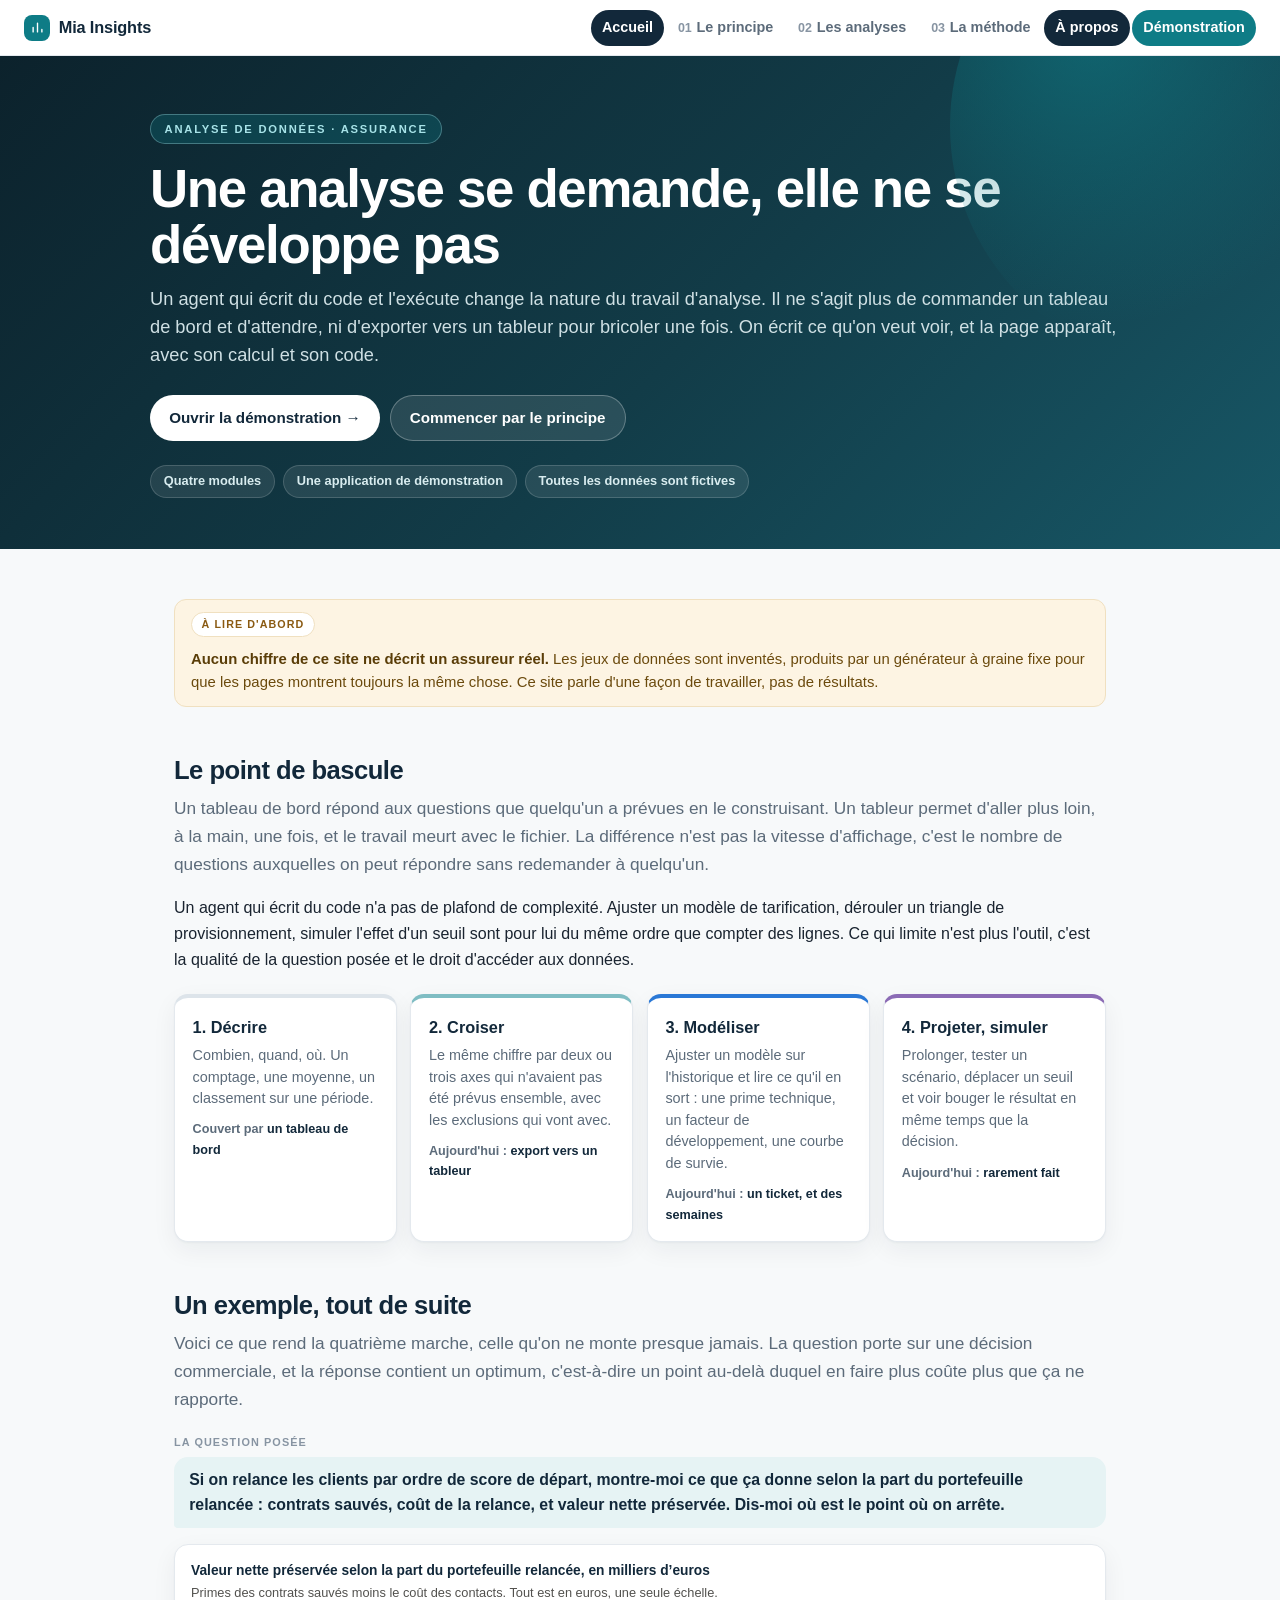
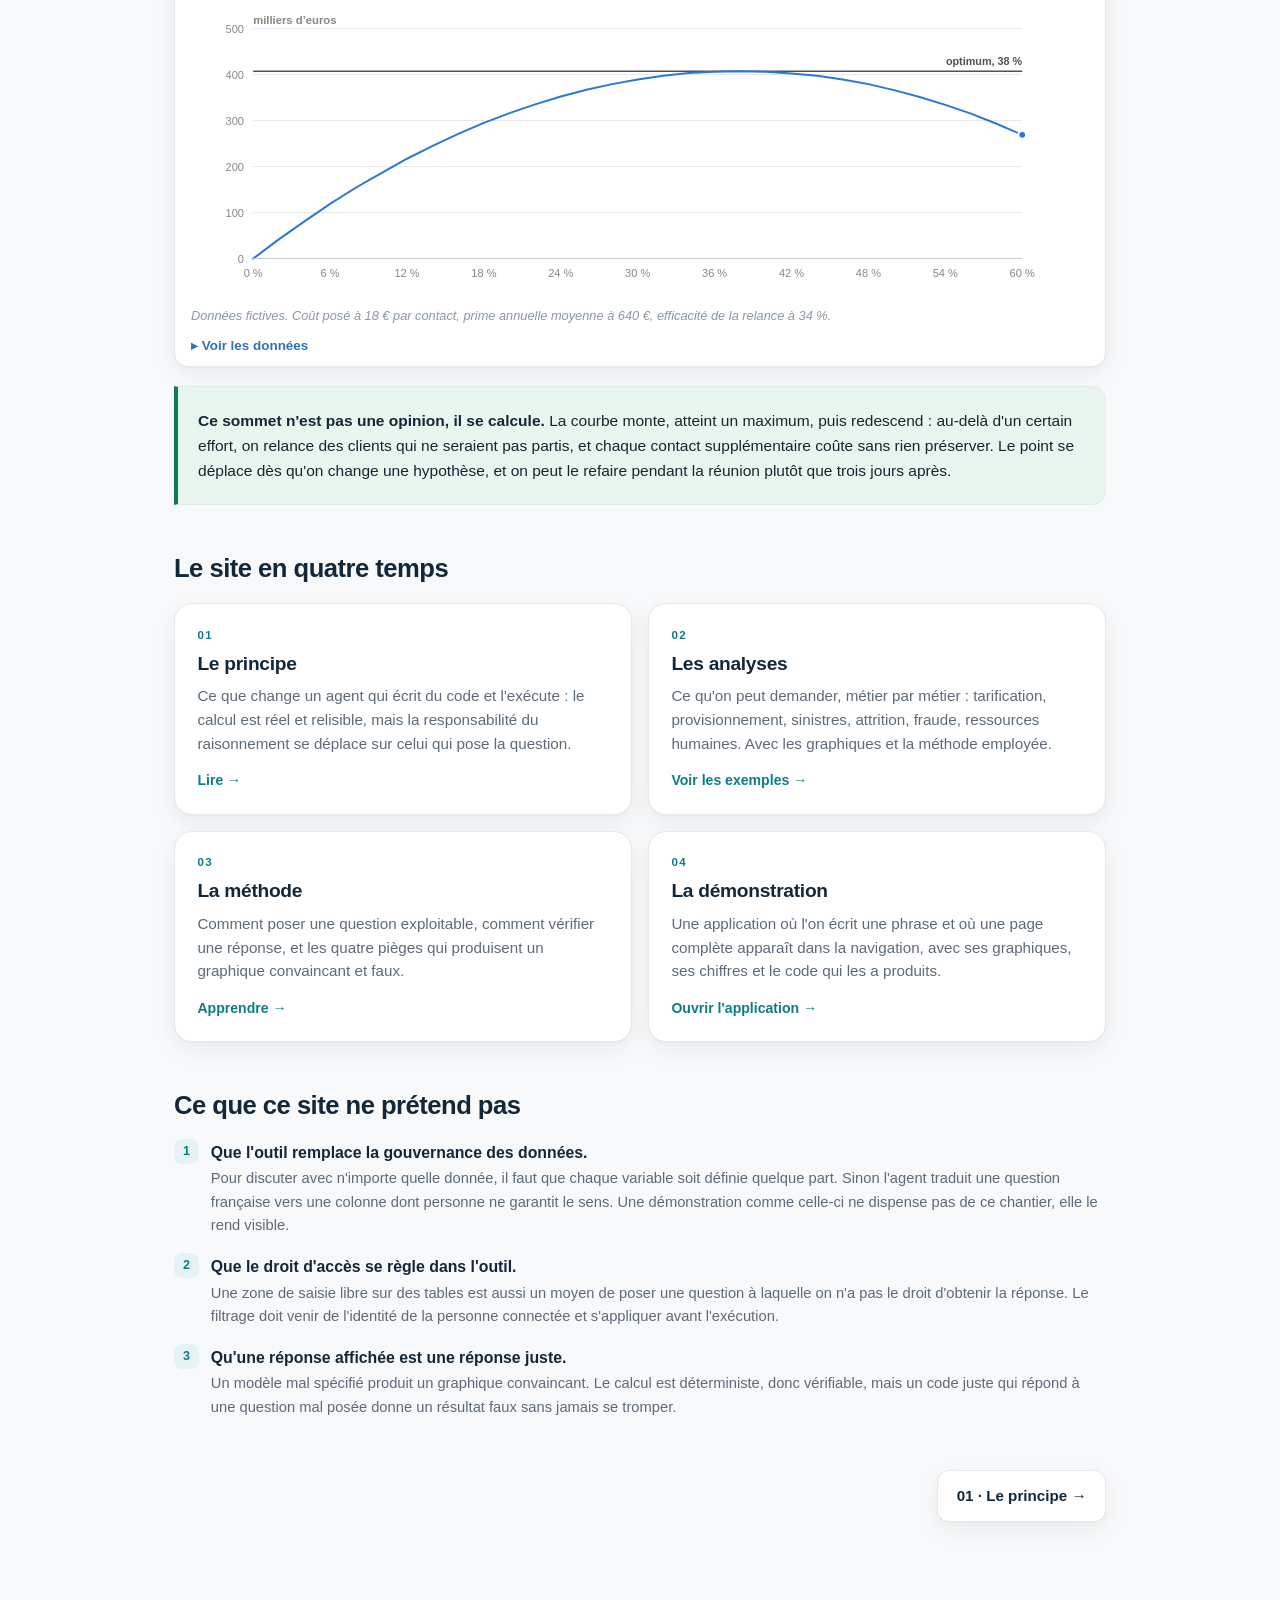
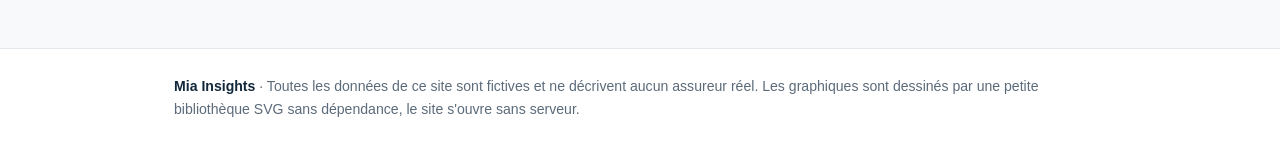
==== index.html @ 6d9cdd2e "le site public : une analyse se demande, elle ne se developpe pas Quatre pages et une application de" ====
<!doctype html>
<html lang="fr">
<head>
<meta charset="utf-8">
<meta name="viewport" content="width=device-width, initial-scale=1">
<title>Mia Insights · demander une analyse plutôt que la développer</title>
<meta name="description" content="Ce que devient l'analyse de données en assurance quand une page entière se demande en français au lieu de se développer. Démonstration interactive, données fictives.">
<link rel="stylesheet" href="assets/site.css">
<link rel="stylesheet" href="assets/viz.css">
</head>
<body>

<div id="site-nav"></div>

<div class="hero">
  <div class="in">
    <span class="kick">Analyse de données · assurance</span>
    <h1>Une analyse se demande, elle ne se développe pas</h1>
    <p class="sub">Un agent qui écrit du code et l'exécute change la nature du travail d'analyse. Il ne s'agit plus de commander un tableau de bord et d'attendre, ni d'exporter vers un tableur pour bricoler une fois. On écrit ce qu'on veut voir, et la page apparaît, avec son calcul et son code.</p>
    <div class="btns">
      <a class="p" href="demo/index.html">Ouvrir la démonstration →</a>
      <a class="s" href="le-principe.html">Commencer par le principe</a>
    </div>
    <div class="meta">
      <span>Quatre modules</span>
      <span>Une application de démonstration</span>
      <span>Toutes les données sont fictives</span>
    </div>
  </div>
</div>

<main>
  <div class="fictif">
    <span class="tag">À lire d'abord</span>
    <span><b>Aucun chiffre de ce site ne décrit un assureur réel.</b> Les jeux de données sont inventés, produits par un générateur à graine fixe pour que les pages montrent toujours la même chose. Ce site parle d'une façon de travailler, pas de résultats.</span>
  </div>

  <section class="sec">
    <h2>Le point de bascule</h2>
    <p class="lead">Un tableau de bord répond aux questions que quelqu'un a prévues en le construisant. Un tableur permet d'aller plus loin, à la main, une fois, et le travail meurt avec le fichier. La différence n'est pas la vitesse d'affichage, c'est le nombre de questions auxquelles on peut répondre sans redemander à quelqu'un.</p>
    <p>Un agent qui écrit du code n'a pas de plafond de complexité. Ajuster un modèle de tarification, dérouler un triangle de provisionnement, simuler l'effet d'un seuil sont pour lui du même ordre que compter des lignes. Ce qui limite n'est plus l'outil, c'est la qualité de la question posée et le droit d'accéder aux données.</p>

    <div class="paliers">
      <div class="pal">
        <h4>1. Décrire</h4>
        <p>Combien, quand, où. Un comptage, une moyenne, un classement sur une période.</p>
        <div class="qui">Couvert par <b>un tableau de bord</b></div>
      </div>
      <div class="pal p2">
        <h4>2. Croiser</h4>
        <p>Le même chiffre par deux ou trois axes qui n'avaient pas été prévus ensemble, avec les exclusions qui vont avec.</p>
        <div class="qui">Aujourd'hui : <b>export vers un tableur</b></div>
      </div>
      <div class="pal p3">
        <h4>3. Modéliser</h4>
        <p>Ajuster un modèle sur l'historique et lire ce qu'il en sort : une prime technique, un facteur de développement, une courbe de survie.</p>
        <div class="qui">Aujourd'hui : <b>un ticket, et des semaines</b></div>
      </div>
      <div class="pal p4">
        <h4>4. Projeter, simuler</h4>
        <p>Prolonger, tester un scénario, déplacer un seuil et voir bouger le résultat en même temps que la décision.</p>
        <div class="qui">Aujourd'hui : <b>rarement fait</b></div>
      </div>
    </div>
  </section>

  <section class="sec">
    <h2>Un exemple, tout de suite</h2>
    <p class="lead">Voici ce que rend la quatrième marche, celle qu'on ne monte presque jamais. La question porte sur une décision commerciale, et la réponse contient un optimum, c'est-à-dire un point au-delà duquel en faire plus coûte plus que ça ne rapporte.</p>
    <span class="who">La question posée</span>
    <span class="ask">Si on relance les clients par ordre de score de départ, montre-moi ce que ça donne selon la part du portefeuille relancée : contrats sauvés, coût de la relance, et valeur nette préservée. Dis-moi où est le point où on arrête.</span>
    <div class="vz" id="accroche" style="margin-top:1rem"></div>
    <div class="note good">
      <p><strong>Ce sommet n'est pas une opinion, il se calcule.</strong> La courbe monte, atteint un maximum, puis redescend : au-delà d'un certain effort, on relance des clients qui ne seraient pas partis, et chaque contact supplémentaire coûte sans rien préserver. Le point se déplace dès qu'on change une hypothèse, et on peut le refaire pendant la réunion plutôt que trois jours après.</p>
    </div>
  </section>

  <section class="sec">
    <h2>Le site en quatre temps</h2>
    <div class="grid g2">
      <a class="tile" href="le-principe.html">
        <div class="n">01</div>
        <div class="t">Le principe</div>
        <div class="d">Ce que change un agent qui écrit du code et l'exécute : le calcul est réel et relisible, mais la responsabilité du raisonnement se déplace sur celui qui pose la question.</div>
        <div class="go">Lire →</div>
      </a>
      <a class="tile" href="les-analyses.html">
        <div class="n">02</div>
        <div class="t">Les analyses</div>
        <div class="d">Ce qu'on peut demander, métier par métier : tarification, provisionnement, sinistres, attrition, fraude, ressources humaines. Avec les graphiques et la méthode employée.</div>
        <div class="go">Voir les exemples →</div>
      </a>
      <a class="tile" href="la-methode.html">
        <div class="n">03</div>
        <div class="t">La méthode</div>
        <div class="d">Comment poser une question exploitable, comment vérifier une réponse, et les quatre pièges qui produisent un graphique convaincant et faux.</div>
        <div class="go">Apprendre →</div>
      </a>
      <a class="tile" href="demo/index.html">
        <div class="n">04</div>
        <div class="t">La démonstration</div>
        <div class="d">Une application où l'on écrit une phrase et où une page complète apparaît dans la navigation, avec ses graphiques, ses chiffres et le code qui les a produits.</div>
        <div class="go">Ouvrir l'application →</div>
      </a>
    </div>
  </section>

  <section class="sec">
    <h2>Ce que ce site ne prétend pas</h2>
    <ol class="steps">
      <li><b>Que l'outil remplace la gouvernance des données.</b><span class="sub">Pour discuter avec n'importe quelle donnée, il faut que chaque variable soit définie quelque part. Sinon l'agent traduit une question française vers une colonne dont personne ne garantit le sens. Une démonstration comme celle-ci ne dispense pas de ce chantier, elle le rend visible.</span></li>
      <li><b>Que le droit d'accès se règle dans l'outil.</b><span class="sub">Une zone de saisie libre sur des tables est aussi un moyen de poser une question à laquelle on n'a pas le droit d'obtenir la réponse. Le filtrage doit venir de l'identité de la personne connectée et s'appliquer avant l'exécution.</span></li>
      <li><b>Qu'une réponse affichée est une réponse juste.</b><span class="sub">Un modèle mal spécifié produit un graphique convaincant. Le calcul est déterministe, donc vérifiable, mais un code juste qui répond à une question mal posée donne un résultat faux sans jamais se tromper.</span></li>
    </ol>
  </section>

  <div class="prevnext">
    <span></span>
    <a href="le-principe.html">01 · Le principe →</a>
  </div>
</main>

<footer class="site"><div class="in">
  <b>Mia Insights</b> · Toutes les données de ce site sont fictives et ne décrivent aucun assureur réel.
  Les graphiques sont dessinés par une petite bibliothèque SVG sans dépendance, le site s'ouvre sans serveur.
</div></footer>

<script src="assets/nav.js"></script>
<script src="assets/viz.js"></script>
<script>
(function () {
  var COUT = 18, PRIME = 640, N = 50000;
  var parts = [], valeur = [];
  for (var p = 0; p <= 60; p += 2) {
    var n = N * p / 100, taux = p === 0 ? 0 : (0.28 - 0.0026 * p), s = n * taux * 0.34;
    parts.push(p + ' %');
    valeur.push(Math.round((s * PRIME - n * COUT) / 1000));
  }
  var best = 0;
  valeur.forEach(function (v, i) { if (v > valeur[best]) best = i; });
  VZ.lines(document.getElementById('accroche'), {
    title: 'Valeur nette préservée selon la part du portefeuille relancée, en milliers d’euros',
    sub: 'Primes des contrats sauvés moins le coût des contacts. Tout est en euros, une seule échelle.',
    x: parts,
    series: [{ name: 'Valeur nette préservée', color: 'var(--vz-s1)', values: valeur }],
    height: 250, tickEvery: 3, endLabels: false,
    xLabel: 'Part du portefeuille relancée', yLabel: 'milliers d’euros',
    rule: { value: valeur[best], label: 'optimum, ' + parts[best] },
    caption: 'Données fictives. Coût posé à 18 € par contact, prime annuelle moyenne à 640 €, efficacité de la relance à 34 %.'
  });
})();
</script>
</body>
</html>
---- assets/site.css ----
/* Mia Insights, site public.

   Une règle de mise en page tient tout le reste : la longueur de ligne se règle
   par la largeur de la colonne, jamais par un max-width posé sur un paragraphe,
   un titre ou une liste. Sinon le texte devient plus étroit que la carte ou le
   graphique d'à côté, les bords droits ne s'alignent plus, et cela se lit comme
   un défaut d'affichage. Un tableau ou un graphique trop large défile dans son
   propre conteneur, il n'élargit pas la colonne. */

:root{
  --navy:#12283a; --ink:#1a2430; --soft:#5c6b7a; --muted:#8794a2;
  --line:#e4e9ee; --bg:#f7f9fa; --card:#fff;
  --accent:#0E7C86; --accent-soft:#e6f3f4; --accent-dark:#0a5c64;
  --amber:#b8791b; --amber-soft:#fdf4e3;
  --ok:#0f7a4d; --ok-soft:#e9f5ef;
  --shadow:0 1px 2px rgba(18,40,58,.04), 0 8px 24px rgba(18,40,58,.06);
  --shadow-up:0 2px 6px rgba(18,40,58,.06), 0 18px 40px rgba(18,40,58,.12);
  /* jetons attendus par viz.css */
  --mi-navy:#12283a; --mi-ink:#1a2430; --mi-muted:#5c6b7a; --mi-line:#e4e9ee;
  --mi-bg:#f7f9fa; --mi-card:#fff; --mi-accent:#0E7C86; --mi-accent-soft:#e6f3f4;
  --mi-ok:#0f7a63; --mi-ok-soft:#e8f4f0; --mi-wait:#b8791b; --mi-wait-soft:#fdf4e3;
  --mi-stop:#b03a2e; --mi-stop-soft:#fbeeec; --mi-info:#2E74B5; --mi-info-soft:#eaf2fb;
  --mi-shadow:0 1px 2px rgba(18,40,58,.04), 0 8px 24px rgba(18,40,58,.06);
  --mi-shadow-up:0 2px 6px rgba(18,40,58,.06), 0 18px 40px rgba(18,40,58,.12);
}

*{ box-sizing:border-box; }
html{ scroll-behavior:smooth; }
body{
  margin:0; background:var(--bg); color:var(--ink);
  font-family:'Segoe UI',Arial,Helvetica,sans-serif; line-height:1.62; font-size:16px;
  -webkit-font-smoothing:antialiased;
}
a{ color:var(--accent); }
img{ max-width:100%; }
p{ margin:.7rem 0; }
ul,ol{ margin:.65rem 0; padding-left:1.25rem; }
li{ margin:.35rem 0; }

/* La colonne de contenu. Seul endroit qui règle la longueur de ligne. */
main{ max-width:980px; margin:0 auto; padding:1.8rem 1.5rem 4.5rem; }

/* ---------------------------------------------------------- navigation */
.nav{
  position:sticky; top:0; z-index:100; display:flex; align-items:center; gap:1rem;
  background:rgba(255,255,255,.95); backdrop-filter:blur(10px);
  border-bottom:1px solid var(--line); padding:.6rem 1.5rem;
}
.nav .brand{
  display:flex; align-items:center; gap:.55rem; text-decoration:none; color:var(--navy);
  font-weight:800; font-size:1.02rem; letter-spacing:-.01em; white-space:nowrap; flex:0 0 auto;
}
.nav .brand .mark{
  width:26px; height:26px; border-radius:8px; background:var(--accent);
  display:inline-flex; align-items:center; justify-content:center;
}
.nav .brand .mark svg{ width:15px; height:15px; }
.navlinks{ display:flex; gap:.15rem; margin-left:auto; align-items:center; flex-wrap:wrap; }
.navlinks a{
  text-decoration:none; color:var(--soft); font-size:.9rem; font-weight:650;
  padding:.4rem .7rem; border-radius:100px; white-space:nowrap;
}
.navlinks a .n{ color:var(--muted); font-weight:800; font-size:.78rem; margin-right:.3rem; }
.navlinks a:hover{ background:var(--bg); color:var(--navy); }
.navlinks a.active{ background:var(--navy); color:#fff; }
.navlinks a.active .n{ color:#9fbecb; }
.navlinks a.cta{ background:var(--accent); color:#fff; }
.navlinks a.cta:hover{ background:var(--accent-dark); color:#fff; }
.hamb{ display:none; margin-left:auto; border:1px solid var(--line); background:#fff; border-radius:9px; padding:.35rem .5rem; cursor:pointer; }
.hamb span{ display:block; width:17px; height:2px; background:var(--navy); border-radius:2px; margin:3px 0; }

/* --------------------------------------------------------------- hero */
.hero{
  position:relative; overflow:hidden; color:#fff;
  background:linear-gradient(135deg,#0c222c 0%,#123c48 55%,#175766 100%);
  padding:3.6rem 1.5rem 3.2rem;
}
.hero::after{
  content:""; position:absolute; right:-150px; top:-170px; width:480px; height:480px; border-radius:50%;
  background:radial-gradient(circle at 30% 30%, rgba(14,124,134,.6), rgba(14,124,134,0) 62%);
  pointer-events:none;
}
.hero .in{ position:relative; max-width:980px; margin:0 auto; }
.hero .kick{
  display:inline-block; font-size:.7rem; font-weight:800; letter-spacing:.16em; text-transform:uppercase;
  color:#a8e3e8; background:rgba(14,124,134,.3); border:1px solid rgba(168,227,232,.35);
  border-radius:100px; padding:.3rem .85rem; margin-bottom:1.1rem;
}
.hero h1{ font-size:clamp(2.1rem,5vw,3.3rem); line-height:1.05; font-weight:800; letter-spacing:-.025em; margin:0 0 .8rem; }
.hero .sub{ font-size:1.14rem; line-height:1.55; color:#cfe0e4; margin:0; }
.hero .meta{ margin-top:1.5rem; display:flex; flex-wrap:wrap; gap:.5rem; }
.hero .meta span{
  font-size:.8rem; font-weight:600; color:#d8ecef; background:rgba(255,255,255,.09);
  border:1px solid rgba(255,255,255,.16); border-radius:100px; padding:.32rem .8rem;
}
.hero .btns{ margin-top:1.6rem; display:flex; flex-wrap:wrap; gap:.6rem; }
.hero .btns a{
  display:inline-flex; align-items:center; gap:.5rem; text-decoration:none;
  border-radius:100px; padding:.6rem 1.2rem; font-weight:700; font-size:.95rem;
}
.hero .btns a.p{ background:#fff; color:var(--navy); }
.hero .btns a.p:hover{ background:#e6f3f4; }
.hero .btns a.s{ background:rgba(255,255,255,.1); color:#fff; border:1px solid rgba(255,255,255,.28); }
.hero .btns a.s:hover{ background:rgba(255,255,255,.18); }

/* ------------------------------------------------------------ sections */
.sec{ margin:3rem 0 0; }
.sec > h2{
  display:flex; align-items:baseline; gap:.7rem; margin:0 0 .6rem;
  font-size:1.6rem; line-height:1.2; font-weight:800; letter-spacing:-.02em; color:var(--navy);
}
.sec > h2 .n{
  font-size:.76rem; font-weight:800; color:var(--accent); background:var(--accent-soft);
  border-radius:8px; padding:.2rem .5rem; letter-spacing:.05em;
}
.sec h3{ font-size:1.12rem; font-weight:750; color:var(--navy); margin:1.8rem 0 .3rem; }
.lead{ font-size:1.08rem; color:var(--soft); line-height:1.62; margin:.2rem 0 1rem; }
.sec strong{ color:var(--navy); }

/* --------------------------------------------------------------- blocs */
.grid{ display:grid; gap:1rem; margin:1.2rem 0; }
.g2{ grid-template-columns:repeat(2,1fr); }
.g3{ grid-template-columns:repeat(3,1fr); }
.g4{ grid-template-columns:repeat(4,1fr); }
.grid > *{ min-width:0; }

.card{ background:var(--card); border:1px solid var(--line); border-radius:16px; padding:1.15rem 1.3rem; box-shadow:var(--shadow); }
.card .k{ display:inline-block; font-size:.67rem; font-weight:800; letter-spacing:.1em; text-transform:uppercase; color:var(--accent); margin-bottom:.4rem; }
.card h4{ margin:0 0 .35rem; font-size:1.05rem; font-weight:750; color:var(--navy); line-height:1.3; }
.card p{ margin:0; font-size:.95rem; color:var(--soft); line-height:1.55; }
.card p + p{ margin-top:.55rem; }
.card ul{ margin:.45rem 0 0; padding-left:1.1rem; }
.card li{ font-size:.93rem; color:var(--soft); }

a.tile{
  display:block; text-decoration:none; color:inherit; background:var(--card);
  border:1px solid var(--line); border-radius:18px; padding:1.35rem 1.4rem; box-shadow:var(--shadow);
  transition:transform .14s ease, box-shadow .14s ease, border-color .14s ease;
}
a.tile:hover{ transform:translateY(-3px); box-shadow:var(--shadow-up); border-color:#d2dce4; }
a.tile .n{ font-size:.72rem; font-weight:800; letter-spacing:.12em; color:var(--accent); }
a.tile .t{ font-size:1.2rem; font-weight:800; color:var(--navy); margin:.2rem 0 .35rem; letter-spacing:-.015em; }
a.tile .d{ font-size:.95rem; color:var(--soft); line-height:1.55; }
a.tile .go{ margin-top:.9rem; font-size:.88rem; font-weight:700; color:var(--accent); }

.note{
  border:1px solid var(--line); border-left:4px solid var(--accent);
  background:var(--accent-soft); border-radius:0 14px 14px 0; padding:1rem 1.25rem; margin:1.2rem 0;
}
.note p{ margin:.3rem 0; font-size:.97rem; }
.note.warn{ border-left-color:var(--amber); background:var(--amber-soft); }
.note.good{ border-left-color:var(--ok); background:var(--ok-soft); }

ol.steps{ margin:1rem 0; padding:0; list-style:none; counter-reset:s; }
ol.steps li{ position:relative; padding:.15rem 0 .15rem 2.3rem; margin:.7rem 0; font-size:.99rem; line-height:1.6; }
ol.steps li::before{
  counter-increment:s; content:counter(s); position:absolute; left:0; top:.1rem;
  display:inline-flex; align-items:center; justify-content:center; width:25px; height:25px;
  border-radius:8px; background:var(--accent-soft); color:var(--accent); font-size:.79rem; font-weight:800;
}
ol.steps li b{ color:var(--navy); }
ol.steps li span.sub{ display:block; font-size:.92rem; color:var(--soft); margin-top:.15rem; }

.scroll{ overflow-x:auto; margin:1.2rem 0; border:1px solid var(--line); border-radius:16px; background:#fff; box-shadow:var(--shadow); }
.scroll table{ width:100%; border-collapse:collapse; font-size:.94rem; min-width:620px; }
.scroll th{
  text-align:left; padding:.85rem 1rem; color:var(--muted); font-size:.71rem; font-weight:800;
  letter-spacing:.09em; text-transform:uppercase; border-bottom:1px solid var(--line); white-space:nowrap;
}
.scroll td{ padding:.85rem 1rem; border-bottom:1px solid #eef2f5; vertical-align:top; line-height:1.55; }
.scroll tbody tr:last-child td{ border-bottom:none; }
.scroll tbody tr:hover{ background:#f8fafb; }
.scroll td strong{ color:var(--navy); }

.paliers{ display:grid; grid-template-columns:repeat(4,1fr); gap:.85rem; margin:1.3rem 0; }
.pal{ background:#fff; border:1px solid var(--line); border-radius:14px; padding:1rem 1.1rem; box-shadow:var(--shadow); border-top:4px solid #dde4ea; }
.pal.p2{ border-top-color:#7fbdc3; } .pal.p3{ border-top-color:#2a78d6; } .pal.p4{ border-top-color:#8b6bb5; }
.pal h4{ margin:0 0 .3rem; font-size:1.02rem; color:var(--navy); }
.pal p{ margin:0; font-size:.9rem; color:var(--soft); line-height:1.5; }
.pal .qui{ margin-top:.6rem; font-size:.79rem; font-weight:700; color:var(--soft); }
.pal .qui b{ color:var(--navy); }

.ask{
  display:inline-block; background:var(--accent-soft); color:var(--navy);
  border-radius:14px 14px 14px 4px; padding:.7rem .95rem; font-size:.99rem; line-height:1.55; font-weight:600;
}
.who{ display:block; font-size:.68rem; font-weight:800; letter-spacing:.1em; text-transform:uppercase; color:var(--muted); margin:1.2rem 0 .35rem; }

.fictif{
  display:flex; align-items:flex-start; gap:.7rem; flex-wrap:wrap;
  border:1px solid #f0e0c0; background:var(--amber-soft); color:#6b4a0d;
  border-radius:12px; padding:.75rem 1rem; margin:1.3rem 0 0; font-size:.93rem; line-height:1.55;
}
.fictif b{ color:#5a3d08; }
.fictif .tag{
  flex:0 0 auto; font-size:.67rem; font-weight:800; letter-spacing:.1em; text-transform:uppercase;
  background:#fff; border:1px solid #f0e0c0; border-radius:100px; padding:.2rem .6rem; color:#8a5a12;
}

.prevnext{ display:flex; justify-content:space-between; gap:1rem; flex-wrap:wrap; margin:3rem 0 1.4rem; }
.prevnext a{
  background:#fff; border:1px solid var(--line); border-radius:12px; padding:.8rem 1.15rem;
  text-decoration:none; color:var(--navy); font-weight:700; font-size:.95rem; box-shadow:var(--shadow);
}
.prevnext a:hover{ border-color:#d2dce4; box-shadow:var(--shadow-up); }

footer.site{ border-top:1px solid var(--line); background:#fff; margin-top:2rem; }
footer.site .in{ max-width:980px; margin:0 auto; padding:1.6rem 1.5rem 2.4rem; font-size:.88rem; color:var(--soft); }
footer.site .in b{ color:var(--navy); }

/* Les graphiques défilent dans leur conteneur, ils n'élargissent pas la colonne. */
.vz svg{ min-width:680px; }

@media (max-width:900px){
  .g3,.g4,.paliers{ grid-template-columns:repeat(2,1fr); }
}
@media (max-width:680px){
  .nav{ flex-wrap:wrap; }
  .hamb{ display:block; }
  .navlinks{ display:none; flex-basis:100%; flex-direction:column; align-items:stretch; margin:.5rem 0 .2rem; }
  .nav.open .navlinks{ display:flex; }
  .navlinks a{ padding:.6rem .8rem; }
  .g2,.g3,.g4,.paliers{ grid-template-columns:1fr; }
  main{ padding:1.3rem 1.1rem 3rem; }
  .hero{ padding:2.6rem 1.1rem 2.4rem; }
  .vz svg{ min-width:560px; }
}
@media print{
  .nav,.prevnext{ display:none; }
  body{ background:#fff; }
}
---- assets/viz.css ----
/* Graphiques des pages d'exemples de Mia Insights. Chargée après insights.css.
   Les couleurs de série viennent d'une palette validée pour le daltonisme
   (ordre fixe, jamais recyclé) : bleu, orange, vert d'eau, jaune. Le teal de la
   marque Mia ne sert qu'aux échelles de magnitude (une teinte, du clair au foncé).
   Les textes ne portent jamais la couleur d'une série : ils restent en encre. */

:root{
  --vz-surface:#ffffff;
  --vz-ink:#16212e; --vz-ink2:#52514e; --vz-muted:#898781;
  --vz-grid:#e6e9ee; --vz-axis:#c9cfd6;
  --vz-s1:#2a78d6; --vz-s2:#eb6834; --vz-s3:#1baf7a; --vz-s4:#eda100;
  --vz-gray:#c9d1d9;                 /* série de contexte, mise en retrait */
  --vz-pos:#2a78d6; --vz-neg:#e34948; --vz-mid:#eeedea;   /* divergent */
  --vz-good:#0ca30c; --vz-warn:#fab219; --vz-serious:#ec835a; --vz-critical:#d03b3b;
  --vz-seq-0:#e3f1f2; --vz-seq-1:#b6dadd; --vz-seq-2:#7fbdc3; --vz-seq-3:#3f9aa2;
  --vz-seq-4:#0E7C86; --vz-seq-5:#0a5c64; --vz-seq-6:#07434a;
}

/* ---------- Bandeau « données fictives » ---------- */
.vz-fictif{
  display:flex; align-items:center; gap:.7rem; flex-wrap:wrap;
  border:1px solid #f0e0c0; background:var(--mi-wait-soft); color:#6b4a0d;
  border-radius:12px; padding:.7rem 1rem; margin:1.2rem 0 0; font-size:.93rem; line-height:1.5;
}
.vz-fictif b{ color:#5a3d08; }
.vz-fictif .tag{
  flex:0 0 auto; font-size:.68rem; font-weight:800; letter-spacing:.1em; text-transform:uppercase;
  background:#fff; border:1px solid #f0e0c0; border-radius:100px; padding:.22rem .6rem; color:#8a5a12;
}

/* ---------- Le bloc d'exemple ---------- */
.vz-ex{ margin:1.4rem 0 0; }
.vz-ex .who{ display:block; font-size:.68rem; font-weight:800; letter-spacing:.1em; text-transform:uppercase; color:var(--mi-muted); margin:0 0 .35rem; }
.vz-ex .ask{
  display:inline-block; background:var(--mi-accent-soft); color:var(--mi-navy);
  border-radius:14px 14px 14px 4px; padding:.65rem .9rem; font-size:.98rem; line-height:1.5;
  font-weight:600;
}
.vz-ex .who + .who{ margin-top:.9rem; }
.vz-ex .rep{ margin-top:.9rem; }
.vz-palier{
  display:inline-block; font-size:.68rem; font-weight:800; letter-spacing:.1em; text-transform:uppercase;
  border-radius:100px; padding:.22rem .65rem; margin-right:.5rem; vertical-align:middle;
  background:#eef1f5; color:#4b5b6c; border:1px solid #dfe5ec;
}
.vz-palier.p2{ background:#e6f3f4; color:#0a5c64; border-color:#cfe6e8; }
.vz-palier.p3{ background:#e8eef9; color:#1c4c8f; border-color:#d3dff2; }
.vz-palier.p4{ background:#f3ecfa; color:#5b3a8a; border-color:#e5d8f2; }

/* Ce que l'agent a fait, ce qu'il faut pour que ce soit vrai */
.vz-how{ display:grid; grid-template-columns:1fr 1fr; gap:.9rem; margin:.9rem 0 0; }
.vz-how > div{ background:#fbfcfd; border:1px solid var(--mi-line); border-radius:12px; padding:.8rem 1rem; }
.vz-how .k{ display:block; font-size:.66rem; font-weight:800; letter-spacing:.1em; text-transform:uppercase; color:var(--mi-accent); margin-bottom:.35rem; }
.vz-how ol{ margin:0; padding-left:1.1rem; }
.vz-how li{ font-size:.9rem; color:var(--mi-ink); line-height:1.5; margin:.25rem 0; }
.vz-how p{ margin:0; font-size:.9rem; color:var(--mi-ink); line-height:1.5; max-width:none; }
.vz-how code{ font-family:Consolas,"Courier New",monospace; font-size:.84em; background:#eef1f5; border-radius:5px; padding:.05rem .35rem; color:#33465a; }

/* ---------- Cadre du graphique ---------- */
.vz{ background:var(--vz-surface); border:1px solid var(--mi-line); border-radius:14px; padding:.9rem 1rem .6rem; box-shadow:var(--mi-shadow); position:relative; }
.vz .vz-title{ font-size:.86rem; font-weight:800; color:var(--mi-navy); margin:0 0 .15rem; }
.vz .vz-sub{ font-size:.8rem; color:var(--vz-ink2); margin:0 0 .5rem; line-height:1.4; }
.vz-plot{ overflow-x:auto; overflow-y:hidden; scrollbar-width:thin; margin:0 -.2rem; padding:0 .2rem; }
.vz svg{ display:block; width:100%; min-width:700px; height:auto; font-family:'Segoe UI',Arial,Helvetica,sans-serif; }
.vz-ctl-slot:empty, .vz-kpi-slot:empty, .vz-legend:empty{ display:none; }
.vz text{ fill:var(--vz-ink2); font-size:10px; }
.vz .axis text{ fill:var(--vz-muted); font-size:9.6px; }
.vz .axis line, .vz .grid line{ stroke:var(--vz-grid); stroke-width:1; shape-rendering:crispEdges; }
.vz .axis .base{ stroke:var(--vz-axis); }
.vz .lbl{ fill:var(--vz-ink); font-size:9.8px; font-weight:700; }
.vz .lbl.muted{ fill:var(--vz-muted); font-weight:600; }
.vz .cat{ fill:var(--vz-ink); font-size:10px; }
.vz .ref line{ stroke:var(--vz-ink2); stroke-width:1.5; }
.vz .ref text{ fill:var(--vz-ink2); font-size:9.4px; font-weight:700; }
.vz .hit{ fill:transparent; cursor:crosshair; }
.vz .mark{ transition:opacity .08s ease; }
.vz .mark.on{ opacity:.82; }
.vz .mark.dim{ opacity:.55; }
.vz .xline{ stroke:var(--vz-axis); stroke-width:1; }
.vz .caption{ font-size:.8rem; color:#8b97a6; font-style:italic; line-height:1.5; margin:.5rem 0 0; }

/* Légende : rectangle pour les barres et aires, trait pour les courbes */
.vz-legend{ display:flex; flex-wrap:wrap; gap:.4rem 1.1rem; margin:.1rem 0 .55rem; font-size:.82rem; color:var(--vz-ink2); }
.vz-legend span{ display:inline-flex; align-items:center; gap:.45rem; }
.vz-legend i{ display:inline-block; width:12px; height:12px; border-radius:3px; }
.vz-legend i.line{ height:2.5px; width:16px; border-radius:2px; }
.vz-legend i.dot{ border-radius:50%; width:10px; height:10px; }

/* Barre d'échelle des cartes de chaleur */
.vz-scale{ display:flex; align-items:center; gap:.5rem; font-size:.78rem; color:var(--vz-muted); margin:.4rem 0 0; }
.vz-scale .bar{ flex:0 0 140px; height:10px; border-radius:5px; background:linear-gradient(90deg,var(--vz-seq-0),var(--vz-seq-2),var(--vz-seq-4),var(--vz-seq-6)); }

/* ---------- Infobulle unique ---------- */
.vz-tip{
  position:absolute; z-index:500; pointer-events:none; display:none;
  background:#fff; color:var(--vz-ink); border:1px solid #d9dee5; border-radius:10px;
  box-shadow:0 8px 24px rgba(16,33,52,.14); padding:.55rem .75rem; font-size:.84rem; line-height:1.4;
  min-width:150px; max-width:280px;
}
.vz-tip .h{ font-weight:800; color:var(--mi-navy); margin-bottom:.3rem; font-size:.82rem; }
.vz-tip .r{ display:flex; align-items:center; gap:.5rem; margin:.12rem 0; }
.vz-tip .r i{ display:inline-block; width:14px; height:3px; border-radius:2px; flex:0 0 auto; }
.vz-tip .r b{ font-weight:800; margin-left:auto; padding-left:.8rem; font-variant-numeric:tabular-nums; }
.vz-tip .r span{ color:var(--vz-ink2); }

/* ---------- Commandes : curseur, interrupteur ---------- */
.vz-ctl{ display:flex; flex-wrap:wrap; align-items:center; gap:.7rem 1.2rem; margin:0 0 .8rem; padding:.7rem .9rem; background:#f6f8fa; border:1px solid var(--mi-line); border-radius:12px; }
.vz-ctl label{ font-size:.88rem; font-weight:700; color:var(--mi-navy); display:flex; align-items:center; gap:.6rem; flex-wrap:wrap; }
.vz-ctl input[type=range]{ width:220px; accent-color:var(--mi-accent); }
.vz-ctl output{ font-variant-numeric:tabular-nums; font-weight:800; color:var(--mi-accent); min-width:3.5ch; }
.vz-ctl .seg{ display:inline-flex; border:1px solid var(--mi-line); border-radius:100px; overflow:hidden; background:#fff; }
.vz-ctl .seg button{ border:none; background:transparent; padding:.35rem .8rem; font:inherit; font-size:.85rem; font-weight:700; color:var(--mi-muted); cursor:pointer; }
.vz-ctl .seg button.on{ background:var(--mi-navy); color:#fff; }
.vz-ctl .hint{ font-size:.82rem; color:var(--vz-ink2); }

/* ---------- Tuiles de chiffres ---------- */
.vz-kpis{ display:grid; grid-template-columns:repeat(auto-fit,minmax(150px,1fr)); gap:.7rem; margin:0 0 .8rem; }
.vz-kpi{ background:#fbfcfd; border:1px solid var(--mi-line); border-radius:12px; padding:.7rem .9rem; }
.vz-kpi .l{ font-size:.76rem; color:var(--vz-ink2); line-height:1.3; }
.vz-kpi .v{ font-size:1.5rem; font-weight:700; color:var(--mi-navy); line-height:1.15; margin-top:.15rem; }
.vz-kpi .d{ font-size:.78rem; margin-top:.15rem; font-weight:700; color:var(--vz-ink2); }
.vz-kpi .d.up{ color:#006300; } .vz-kpi .d.down{ color:#a12d2d; }

/* ---------- Le tableau des données ---------- */
.vz-data{ margin:.6rem 0 0; }
.vz-data summary{ cursor:pointer; font-size:.84rem; font-weight:700; color:var(--mi-info); list-style:none; }
.vz-data summary::-webkit-details-marker{ display:none; }
.vz-data summary::before{ content:"▸ "; }
.vz-data[open] summary::before{ content:"▾ "; }
.vz-data .wrap{ overflow-x:auto; margin-top:.5rem; }
.vz-data table{ border-collapse:collapse; font-size:.82rem; min-width:100%; }
.vz-data th, .vz-data td{ padding:.35rem .6rem; border-bottom:1px solid #eef1f6; text-align:right; white-space:nowrap; font-variant-numeric:tabular-nums; }
.vz-data th:first-child, .vz-data td:first-child{ text-align:left; }
.vz-data th{ color:var(--vz-muted); font-size:.72rem; font-weight:800; letter-spacing:.06em; text-transform:uppercase; }

/* ---------- Triangle de provisionnement ---------- */
.vz-tri{ overflow-x:auto; }
.vz-tri table{ border-collapse:separate; border-spacing:2px; font-size:.82rem; font-variant-numeric:tabular-nums; }
.vz-tri th{ color:var(--vz-muted); font-size:.72rem; font-weight:800; letter-spacing:.05em; text-transform:uppercase; padding:.3rem .5rem; text-align:right; white-space:nowrap; }
.vz-tri th:first-child{ text-align:left; }
.vz-tri td{ padding:.38rem .55rem; text-align:right; border-radius:5px; background:#f3f6f8; color:var(--vz-ink); white-space:nowrap; cursor:default; }
.vz-tri td:first-child{ background:transparent; color:var(--vz-ink2); font-weight:700; text-align:left; }
.vz-tri td.proj{ background:#fff; border:1px dashed #b9c9cf; color:var(--vz-ink2); }
.vz-tri td.ibnr{ background:var(--mi-accent-soft); color:var(--mi-navy); font-weight:800; }
.vz-tri td.fac{ background:transparent; color:var(--mi-accent); font-weight:800; }
.vz-tri td:hover{ outline:2px solid var(--mi-accent); outline-offset:-2px; }

/* ---------- Matrice du hub ---------- */
.vz-matrix{ overflow-x:auto; margin:1.1rem 0; border:1px solid var(--mi-line); border-radius:16px; background:#fff; box-shadow:var(--mi-shadow); }
.vz-matrix table{ width:100%; border-collapse:collapse; min-width:720px; font-size:.86rem; }
.vz-matrix th{ text-align:left; padding:.8rem .9rem; color:var(--vz-muted); font-size:.7rem; font-weight:800; letter-spacing:.08em; text-transform:uppercase; border-bottom:1px solid var(--mi-line); }
.vz-matrix td{ padding:.55rem .9rem; border-bottom:1px solid #eef1f6; vertical-align:top; }
.vz-matrix tr:last-child td{ border-bottom:none; }
.vz-matrix td:first-child{ font-weight:800; color:var(--mi-navy); white-space:nowrap; }
.vz-matrix td:first-child small{ display:block; font-weight:600; color:var(--vz-ink2); font-size:.78rem; }
.vz-matrix a{ display:block; text-decoration:none; color:var(--mi-ink); border-radius:8px; padding:.35rem .5rem; margin:-.35rem -.5rem; line-height:1.4; }
.vz-matrix a:hover{ background:var(--mi-accent-soft); color:var(--mi-navy); }
.vz-matrix td.na{ color:#a7b1bc; font-style:italic; }

/* ---------- Paliers du hub ---------- */
.vz-paliers{ display:grid; grid-template-columns:repeat(4,1fr); gap:.8rem; margin:1.1rem 0; }
.vz-pal{ background:#fff; border:1px solid var(--mi-line); border-radius:14px; padding:.9rem 1rem; box-shadow:var(--mi-shadow); border-top:4px solid #dfe5ec; }
.vz-pal.p2{ border-top-color:#7fbdc3; } .vz-pal.p3{ border-top-color:#2a78d6; } .vz-pal.p4{ border-top-color:#8b6bb5; }
.vz-pal h4{ margin:0 0 .3rem; font-size:1rem; color:var(--mi-navy); }
.vz-pal p{ margin:0; font-size:.88rem; color:var(--mi-muted); line-height:1.45; }
.vz-pal .qui{ margin-top:.55rem; font-size:.78rem; font-weight:700; color:var(--vz-ink2); }
.vz-pal .qui b{ color:var(--mi-navy); }

/* ---------- Seconde ligne d'onglets, les directions ---------- */
.vz-dirs{ background:#fff; border-bottom:1px solid var(--mi-line); }
.vz-dirs .in{ padding:.45rem 1.5rem; display:flex; gap:.3rem; overflow-x:auto; scrollbar-width:none; }
.vz-dirs .in::-webkit-scrollbar{ display:none; }
.vz-dirs a{ flex:0 0 auto; text-decoration:none; white-space:nowrap; font-size:.84rem; font-weight:650; color:var(--mi-muted); padding:.35rem .75rem; border-radius:100px; border:1px solid transparent; }
.vz-dirs a:hover{ background:var(--mi-bg); color:var(--mi-navy); }
.vz-dirs a.cur{ background:var(--mi-accent-soft); color:var(--mi-navy); border-color:#cfe6e8; }

@media (max-width:960px){ .vz-paliers{ grid-template-columns:repeat(2,1fr); } }
@media (max-width:680px){
  .vz-how{ grid-template-columns:1fr; }
  .vz-paliers{ grid-template-columns:1fr; }
  .vz-ctl input[type=range]{ width:160px; }
  .vz-dirs .in{ padding:.4rem 1.1rem; }
}
@media print{ .vz-tip, .vz-ctl{ display:none; } .vz{ break-inside:avoid; box-shadow:none; } }

/* ---------- Tableau de bord ---------- */
.db-filters{
  display:flex; flex-wrap:wrap; align-items:flex-end; gap:.7rem 1rem;
  background:#fff; border:1px solid var(--mi-line); border-radius:14px;
  padding:.8rem 1rem; margin:1.2rem 0 1.1rem; box-shadow:var(--mi-shadow);
}
.db-filters .f{ display:flex; flex-direction:column; gap:.25rem; }
.db-filters .f span{ font-size:.68rem; font-weight:800; letter-spacing:.09em; text-transform:uppercase; color:var(--mi-muted); }
.db-filters select{
  font:inherit; font-size:.9rem; font-weight:650; color:var(--mi-navy);
  border:1px solid var(--mi-line); border-radius:9px; padding:.4rem .6rem; background:#fff; min-width:150px;
}
.db-filters .etat{ margin-left:auto; font-size:.82rem; color:var(--vz-ink2); align-self:center; }
.db-filters .etat b{ color:var(--mi-navy); }

.db-hero{
  display:flex; flex-wrap:wrap; align-items:baseline; gap:.6rem 1.2rem;
  background:var(--mi-navy); color:#fff; border-radius:16px; padding:1.1rem 1.3rem; margin:0 0 1rem;
}
.db-hero .l{ font-size:.78rem; font-weight:700; letter-spacing:.08em; text-transform:uppercase; color:#a9c2da; width:100%; }
.db-hero .v{ font-size:3rem; font-weight:700; line-height:1; letter-spacing:-.02em; }
.db-hero .d{ font-size:.95rem; font-weight:700; color:#bcd6ea; }
.db-hero .n{ font-size:.88rem; color:#a9c2da; margin-left:auto; flex:1 1 22rem; line-height:1.45; }

.db-grid{ display:grid; grid-template-columns:1fr 1fr; gap:1rem; margin:1rem 0; }
/* Sans cette ligne, une carte qui contient un SVG a une largeur minimale imposee
   par ce SVG, et la grille deborde la page au lieu de laisser la carte defiler. */
.db-grid > *{ min-width:0; }
/* Les cartes en demi-colonne dessinent sur une viewBox plus etroite (spec.width),
   elles n'ont donc pas besoin de la largeur minimale des pages d'exemples. */
.db-grid .vz:not(.wide) svg{ min-width:460px; }
.db-grid .wide{ grid-column:1 / -1; }
.db-charge{ transition:opacity .12s ease; }
.db-charge.load{ opacity:.45; }

@media (max-width:860px){
  .db-grid{ grid-template-columns:1fr; }
  .db-hero .v{ font-size:2.2rem; }
  .db-hero .n{ margin-left:0; }
}
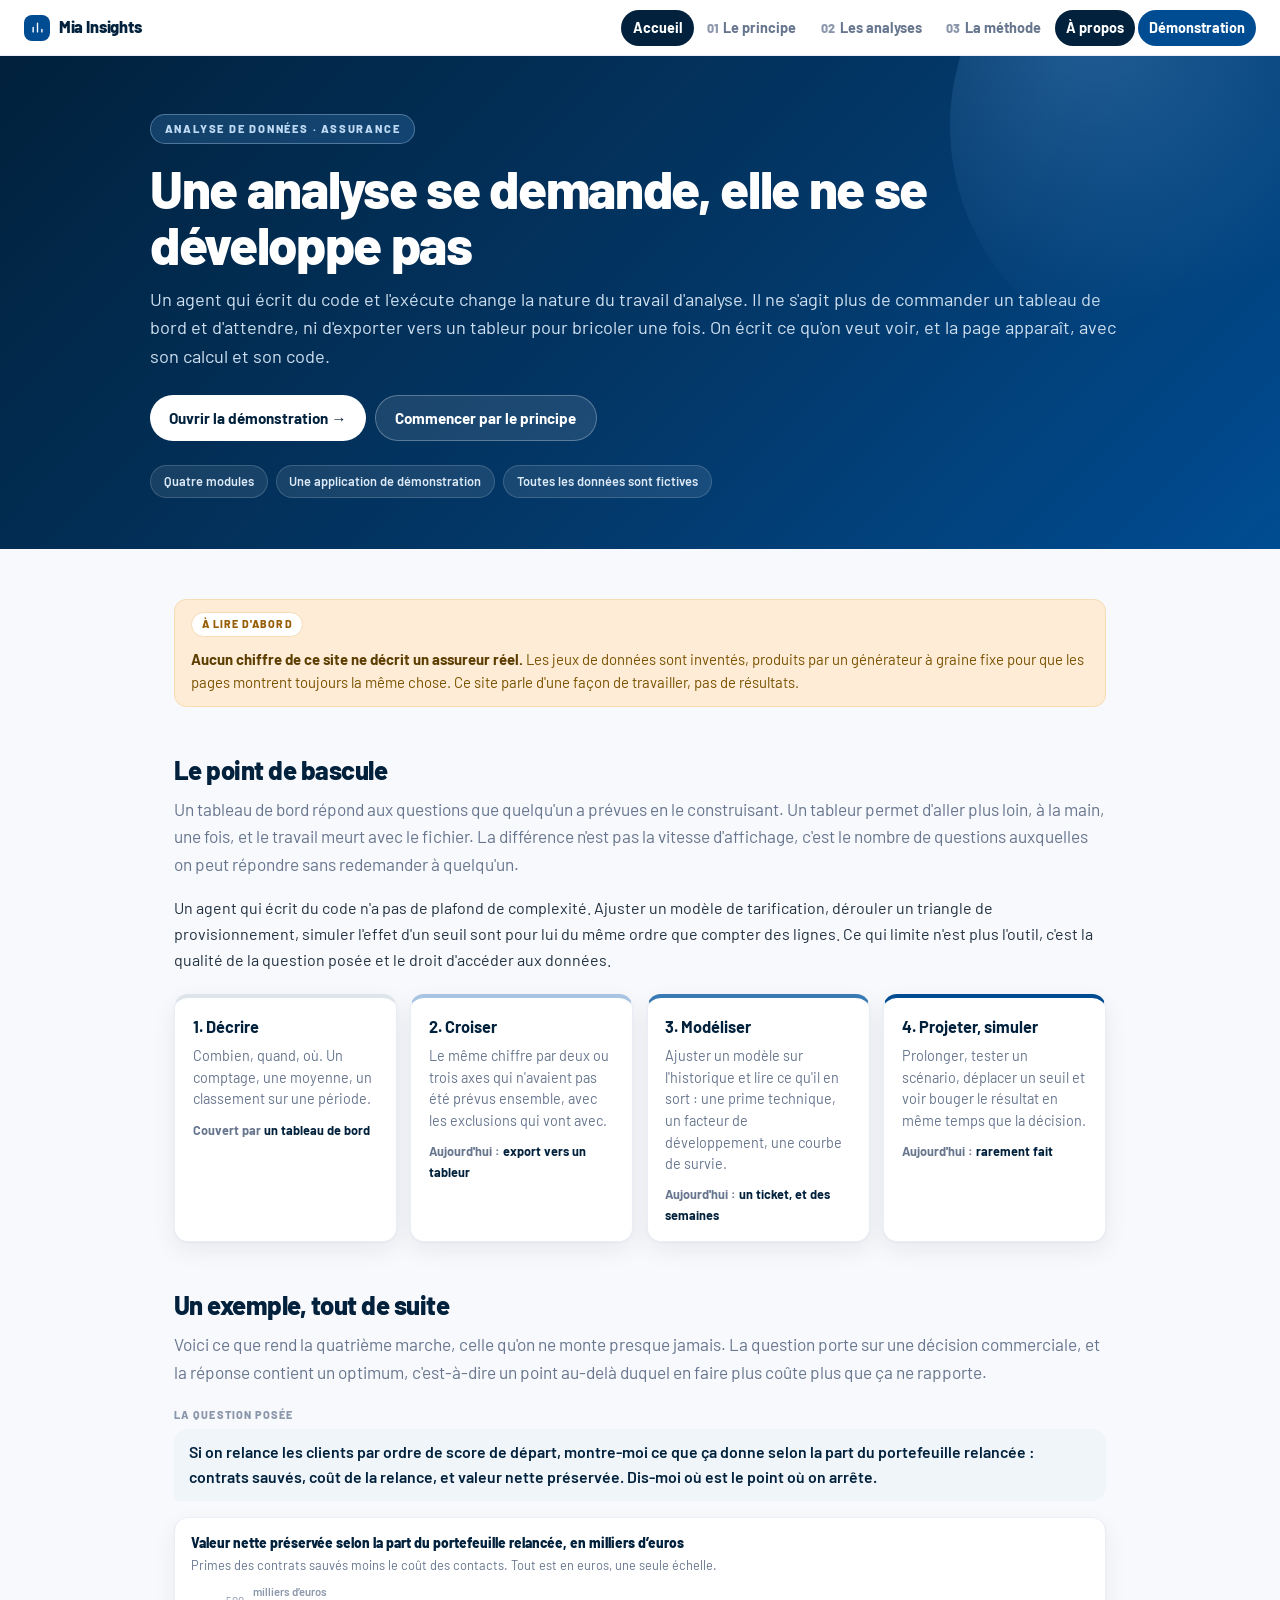
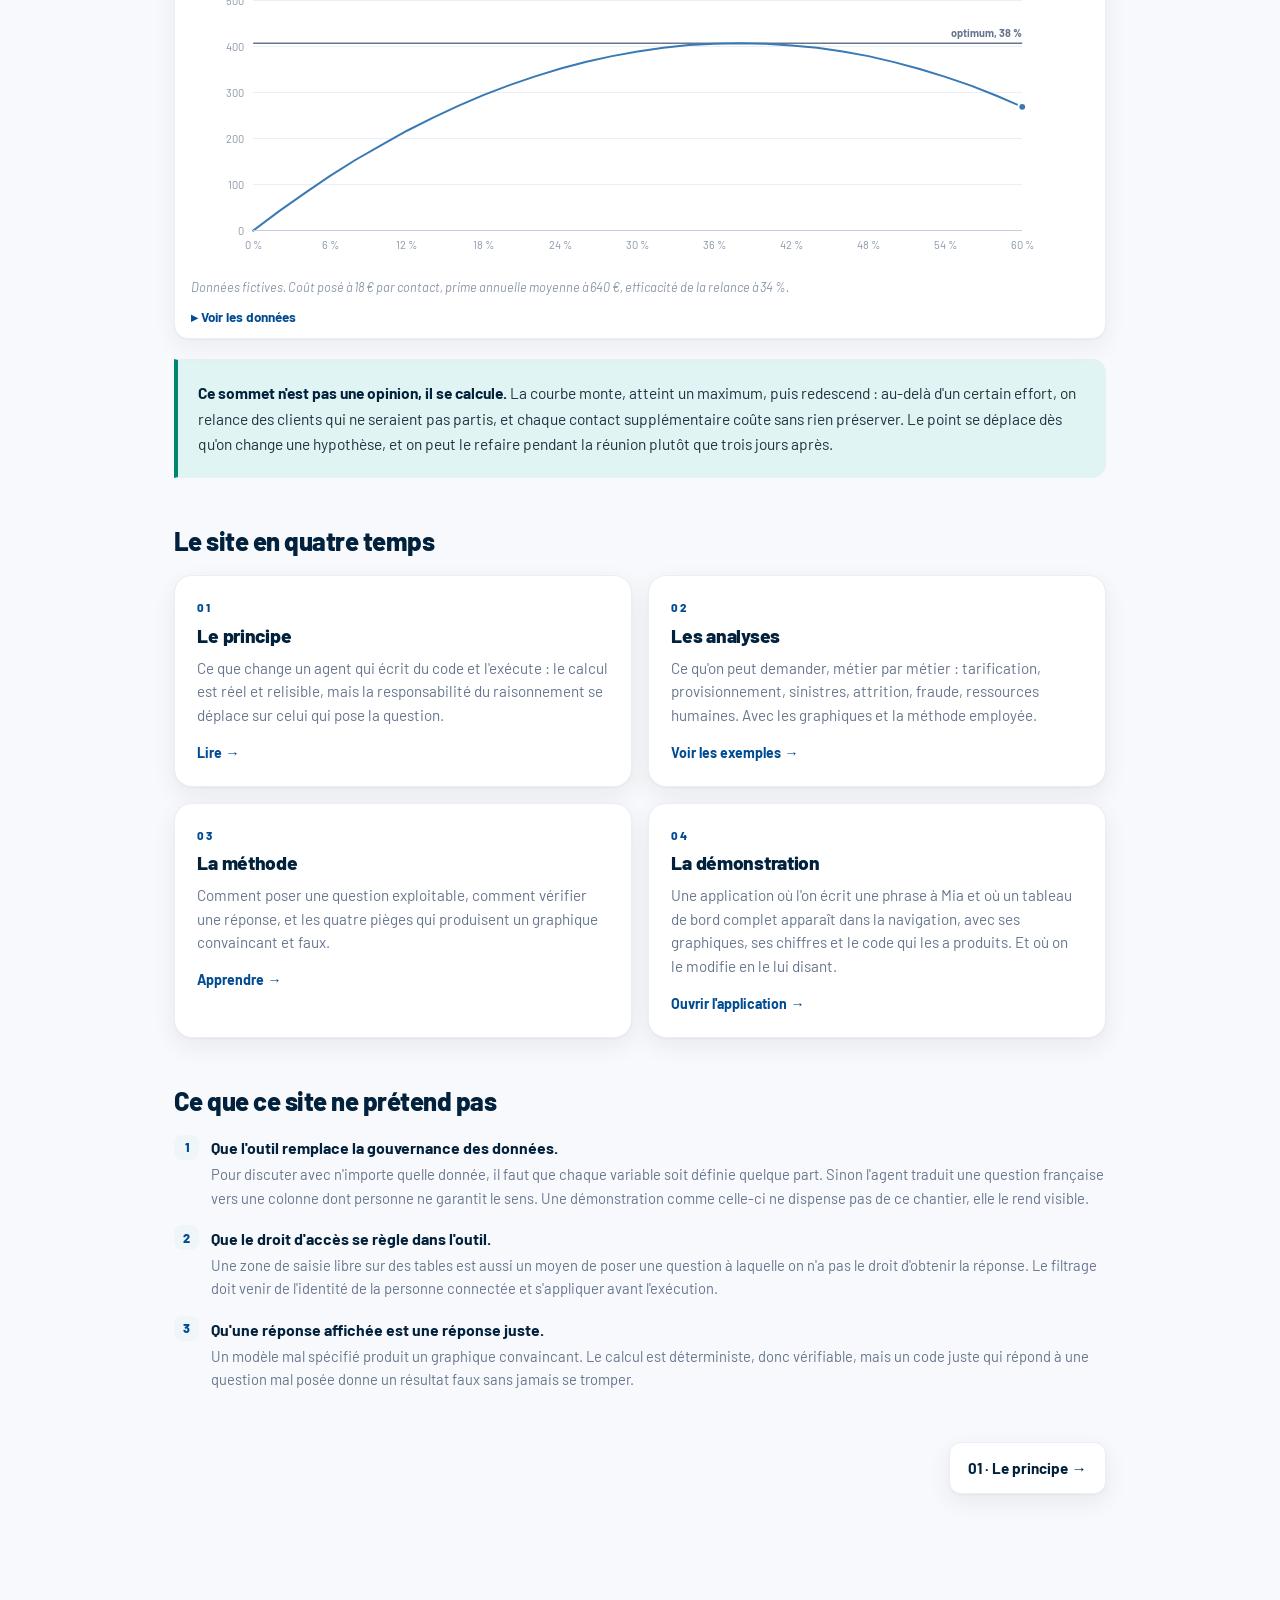
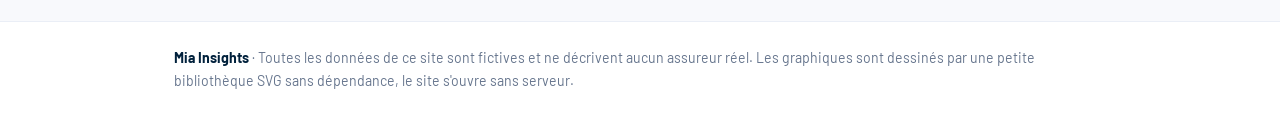
==== commit ff6a20cc: "mia prend une colonne fixe, modifie les miabords, et le site prend les couleurs de la marque Trois c" ====
--- a/index.html
+++ b/index.html
@@ -5,6 +5,9 @@
 <meta name="viewport" content="width=device-width, initial-scale=1">
 <title>Mia Insights · demander une analyse plutôt que la développer</title>
 <meta name="description" content="Ce que devient l'analyse de données en assurance quand une page entière se demande en français au lieu de se développer. Démonstration interactive, données fictives.">
+<link rel="preconnect" href="https://fonts.googleapis.com">
+<link rel="preconnect" href="https://fonts.gstatic.com" crossorigin>
+<link rel="stylesheet" href="https://fonts.googleapis.com/css2?family=Barlow:wght@400;600;700;800&display=swap">
 <link rel="stylesheet" href="assets/site.css">
 <link rel="stylesheet" href="assets/viz.css">
 </head>
@@ -99,7 +102,7 @@
       <a class="tile" href="demo/index.html">
         <div class="n">04</div>
         <div class="t">La démonstration</div>
-        <div class="d">Une application où l'on écrit une phrase et où une page complète apparaît dans la navigation, avec ses graphiques, ses chiffres et le code qui les a produits.</div>
+        <div class="d">Une application où l'on écrit une phrase à Mia et où un tableau de bord complet apparaît dans la navigation, avec ses graphiques, ses chiffres et le code qui les a produits. Et où on le modifie en le lui disant.</div>
         <div class="go">Ouvrir l'application →</div>
       </a>
     </div>
--- a/assets/site.css
+++ b/assets/site.css
@@ -8,18 +8,18 @@
    propre conteneur, il n'élargit pas la colonne. */
 
 :root{
-  --navy:#12283a; --ink:#1a2430; --soft:#5c6b7a; --muted:#8794a2;
-  --line:#e4e9ee; --bg:#f7f9fa; --card:#fff;
-  --accent:#0E7C86; --accent-soft:#e6f3f4; --accent-dark:#0a5c64;
-  --amber:#b8791b; --amber-soft:#fdf4e3;
-  --ok:#0f7a4d; --ok-soft:#e9f5ef;
-  --shadow:0 1px 2px rgba(18,40,58,.04), 0 8px 24px rgba(18,40,58,.06);
-  --shadow-up:0 2px 6px rgba(18,40,58,.06), 0 18px 40px rgba(18,40,58,.12);
+  --navy:#01213C; --ink:#223140; --soft:#67768E; --muted:#8B97AB;
+  --line:#EAEEF6; --bg:#F8F9FC; --card:#fff;
+  --accent:#004C92; --accent-soft:#F0F5FA; --accent-dark:#033767;
+  --amber:#D18B00; --amber-soft:#FEECD7;
+  --ok:#008670; --ok-soft:#E0F5F3;
+  --shadow:0 1px 2px rgba(1,33,60,.04), 0 8px 24px rgba(1,33,60,.07);
+  --shadow-up:0 2px 6px rgba(1,33,60,.07), 0 18px 40px rgba(1,33,60,.13);
   /* jetons attendus par viz.css */
-  --mi-navy:#12283a; --mi-ink:#1a2430; --mi-muted:#5c6b7a; --mi-line:#e4e9ee;
-  --mi-bg:#f7f9fa; --mi-card:#fff; --mi-accent:#0E7C86; --mi-accent-soft:#e6f3f4;
-  --mi-ok:#0f7a63; --mi-ok-soft:#e8f4f0; --mi-wait:#b8791b; --mi-wait-soft:#fdf4e3;
-  --mi-stop:#b03a2e; --mi-stop-soft:#fbeeec; --mi-info:#2E74B5; --mi-info-soft:#eaf2fb;
+  --mi-navy:#01213C; --mi-ink:#223140; --mi-muted:#67768E; --mi-line:#EAEEF6;
+  --mi-bg:#F8F9FC; --mi-card:#fff; --mi-accent:#004C92; --mi-accent-soft:#F0F5FA;
+  --mi-ok:#008670; --mi-ok-soft:#E0F5F3; --mi-wait:#D18B00; --mi-wait-soft:#FEECD7;
+  --mi-stop:#D14449; --mi-stop-soft:#FFF0F0; --mi-info:#004C92; --mi-info-soft:#F0F5FA;
   --mi-shadow:0 1px 2px rgba(18,40,58,.04), 0 8px 24px rgba(18,40,58,.06);
   --mi-shadow-up:0 2px 6px rgba(18,40,58,.06), 0 18px 40px rgba(18,40,58,.12);
 }
@@ -28,7 +28,7 @@
 html{ scroll-behavior:smooth; }
 body{
   margin:0; background:var(--bg); color:var(--ink);
-  font-family:'Segoe UI',Arial,Helvetica,sans-serif; line-height:1.62; font-size:16px;
+  font-family:Barlow,'Segoe UI',Arial,Helvetica,sans-serif; line-height:1.62; font-size:16px;
   -webkit-font-smoothing:antialiased;
 }
 a{ color:var(--accent); }
@@ -63,7 +63,7 @@
 .navlinks a .n{ color:var(--muted); font-weight:800; font-size:.78rem; margin-right:.3rem; }
 .navlinks a:hover{ background:var(--bg); color:var(--navy); }
 .navlinks a.active{ background:var(--navy); color:#fff; }
-.navlinks a.active .n{ color:#9fbecb; }
+.navlinks a.active .n{ color:#9FBEDB; }
 .navlinks a.cta{ background:var(--accent); color:#fff; }
 .navlinks a.cta:hover{ background:var(--accent-dark); color:#fff; }
 .hamb{ display:none; margin-left:auto; border:1px solid var(--line); background:#fff; border-radius:9px; padding:.35rem .5rem; cursor:pointer; }
@@ -72,25 +72,25 @@
 /* --------------------------------------------------------------- hero */
 .hero{
   position:relative; overflow:hidden; color:#fff;
-  background:linear-gradient(135deg,#0c222c 0%,#123c48 55%,#175766 100%);
+  background:linear-gradient(135deg,#01213C 0%,#033767 55%,#004C92 100%);
   padding:3.6rem 1.5rem 3.2rem;
 }
 .hero::after{
   content:""; position:absolute; right:-150px; top:-170px; width:480px; height:480px; border-radius:50%;
-  background:radial-gradient(circle at 30% 30%, rgba(14,124,134,.6), rgba(14,124,134,0) 62%);
+  background:radial-gradient(circle at 30% 30%, rgba(57,121,180,.55), rgba(57,121,180,0) 62%);
   pointer-events:none;
 }
 .hero .in{ position:relative; max-width:980px; margin:0 auto; }
 .hero .kick{
   display:inline-block; font-size:.7rem; font-weight:800; letter-spacing:.16em; text-transform:uppercase;
-  color:#a8e3e8; background:rgba(14,124,134,.3); border:1px solid rgba(168,227,232,.35);
+  color:#BEDAF4; background:rgba(57,121,180,.32); border:1px solid rgba(190,218,244,.35);
   border-radius:100px; padding:.3rem .85rem; margin-bottom:1.1rem;
 }
 .hero h1{ font-size:clamp(2.1rem,5vw,3.3rem); line-height:1.05; font-weight:800; letter-spacing:-.025em; margin:0 0 .8rem; }
-.hero .sub{ font-size:1.14rem; line-height:1.55; color:#cfe0e4; margin:0; }
+.hero .sub{ font-size:1.14rem; line-height:1.55; color:#CFE0F0; margin:0; }
 .hero .meta{ margin-top:1.5rem; display:flex; flex-wrap:wrap; gap:.5rem; }
 .hero .meta span{
-  font-size:.8rem; font-weight:600; color:#d8ecef; background:rgba(255,255,255,.09);
+  font-size:.8rem; font-weight:600; color:#DCE9F7; background:rgba(255,255,255,.09);
   border:1px solid rgba(255,255,255,.16); border-radius:100px; padding:.32rem .8rem;
 }
 .hero .btns{ margin-top:1.6rem; display:flex; flex-wrap:wrap; gap:.6rem; }
@@ -99,7 +99,7 @@
   border-radius:100px; padding:.6rem 1.2rem; font-weight:700; font-size:.95rem;
 }
 .hero .btns a.p{ background:#fff; color:var(--navy); }
-.hero .btns a.p:hover{ background:#e6f3f4; }
+.hero .btns a.p:hover{ background:#F0F5FA; }
 .hero .btns a.s{ background:rgba(255,255,255,.1); color:#fff; border:1px solid rgba(255,255,255,.28); }
 .hero .btns a.s:hover{ background:rgba(255,255,255,.18); }
 
@@ -174,7 +174,7 @@
 
 .paliers{ display:grid; grid-template-columns:repeat(4,1fr); gap:.85rem; margin:1.3rem 0; }
 .pal{ background:#fff; border:1px solid var(--line); border-radius:14px; padding:1rem 1.1rem; box-shadow:var(--shadow); border-top:4px solid #dde4ea; }
-.pal.p2{ border-top-color:#7fbdc3; } .pal.p3{ border-top-color:#2a78d6; } .pal.p4{ border-top-color:#8b6bb5; }
+.pal.p2{ border-top-color:#A8C4E2; } .pal.p3{ border-top-color:#3979B4; } .pal.p4{ border-top-color:#004C92; }
 .pal h4{ margin:0 0 .3rem; font-size:1.02rem; color:var(--navy); }
 .pal p{ margin:0; font-size:.9rem; color:var(--soft); line-height:1.5; }
 .pal .qui{ margin-top:.6rem; font-size:.79rem; font-weight:700; color:var(--soft); }
@@ -188,13 +188,13 @@
 
 .fictif{
   display:flex; align-items:flex-start; gap:.7rem; flex-wrap:wrap;
-  border:1px solid #f0e0c0; background:var(--amber-soft); color:#6b4a0d;
+  border:1px solid #F6DCB4; background:var(--amber-soft); color:#7A5300;
   border-radius:12px; padding:.75rem 1rem; margin:1.3rem 0 0; font-size:.93rem; line-height:1.55;
 }
-.fictif b{ color:#5a3d08; }
+.fictif b{ color:#5C3E00; }
 .fictif .tag{
   flex:0 0 auto; font-size:.67rem; font-weight:800; letter-spacing:.1em; text-transform:uppercase;
-  background:#fff; border:1px solid #f0e0c0; border-radius:100px; padding:.2rem .6rem; color:#8a5a12;
+  background:#fff; border:1px solid #F6DCB4; border-radius:100px; padding:.2rem .6rem; color:#975F09;
 }
 
 .prevnext{ display:flex; justify-content:space-between; gap:1rem; flex-wrap:wrap; margin:3rem 0 1.4rem; }
--- a/assets/viz.css
+++ b/assets/viz.css
@@ -1,19 +1,20 @@
 /* Graphiques des pages d'exemples de Mia Insights. Chargée après insights.css.
    Les couleurs de série viennent d'une palette validée pour le daltonisme
-   (ordre fixe, jamais recyclé) : bleu, orange, vert d'eau, jaune. Le teal de la
-   marque Mia ne sert qu'aux échelles de magnitude (une teinte, du clair au foncé).
+   (ordre fixe, jamais recyclé) : bleu, orange, vert, jaune, tous pris dans le
+   système de design de la marque. Le bleu sert aussi d'échelle de magnitude,
+   en une seule teinte du plus clair au plus foncé.
    Les textes ne portent jamais la couleur d'une série : ils restent en encre. */
 
 :root{
   --vz-surface:#ffffff;
-  --vz-ink:#16212e; --vz-ink2:#52514e; --vz-muted:#898781;
-  --vz-grid:#e6e9ee; --vz-axis:#c9cfd6;
-  --vz-s1:#2a78d6; --vz-s2:#eb6834; --vz-s3:#1baf7a; --vz-s4:#eda100;
-  --vz-gray:#c9d1d9;                 /* série de contexte, mise en retrait */
-  --vz-pos:#2a78d6; --vz-neg:#e34948; --vz-mid:#eeedea;   /* divergent */
-  --vz-good:#0ca30c; --vz-warn:#fab219; --vz-serious:#ec835a; --vz-critical:#d03b3b;
-  --vz-seq-0:#e3f1f2; --vz-seq-1:#b6dadd; --vz-seq-2:#7fbdc3; --vz-seq-3:#3f9aa2;
-  --vz-seq-4:#0E7C86; --vz-seq-5:#0a5c64; --vz-seq-6:#07434a;
+  --vz-ink:#223140; --vz-ink2:#67768E; --vz-muted:#8B97AB;
+  --vz-grid:#EAEEF6; --vz-axis:#C4CEDE;
+  --vz-s1:#3979B4; --vz-s2:#E05434; --vz-s3:#00A88C; --vz-s4:#D8A600;
+  --vz-gray:#C4CEDE;                 /* série de contexte, mise en retrait */
+  --vz-pos:#004C92; --vz-neg:#D14449; --vz-mid:#EAEEF6;   /* divergent */
+  --vz-good:#00A88C; --vz-warn:#FF9E00; --vz-serious:#E97D5B; --vz-critical:#D14449;
+  --vz-seq-0:#EAF1F9; --vz-seq-1:#CFE0F0; --vz-seq-2:#A8C4E2; --vz-seq-3:#7FA8D0;
+  --vz-seq-4:#4E86BC; --vz-seq-5:#235F9E; --vz-seq-6:#033767;
 }
 
 /* ---------- Bandeau « données fictives » ---------- */
@@ -61,7 +62,7 @@
 .vz .vz-title{ font-size:.86rem; font-weight:800; color:var(--mi-navy); margin:0 0 .15rem; }
 .vz .vz-sub{ font-size:.8rem; color:var(--vz-ink2); margin:0 0 .5rem; line-height:1.4; }
 .vz-plot{ overflow-x:auto; overflow-y:hidden; scrollbar-width:thin; margin:0 -.2rem; padding:0 .2rem; }
-.vz svg{ display:block; width:100%; min-width:700px; height:auto; font-family:'Segoe UI',Arial,Helvetica,sans-serif; }
+.vz svg{ display:block; width:100%; min-width:700px; height:auto; font-family:Barlow,'Segoe UI',Arial,Helvetica,sans-serif; }
 .vz-ctl-slot:empty, .vz-kpi-slot:empty, .vz-legend:empty{ display:none; }
 .vz text{ fill:var(--vz-ink2); font-size:10px; }
 .vz .axis text{ fill:var(--vz-muted); font-size:9.6px; }
